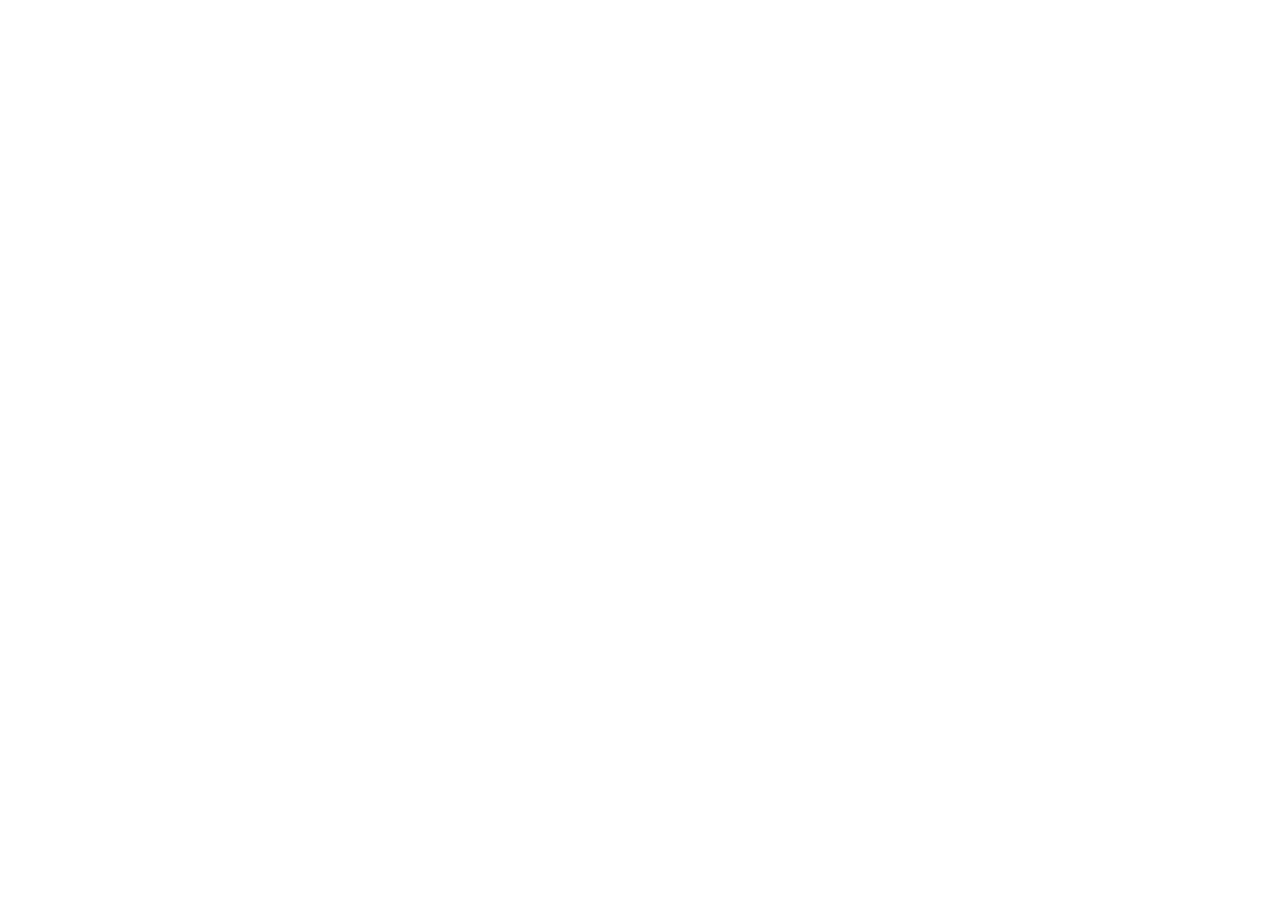
==== docs.html @ c5f36322 "deploy: cf877c459aeaa021bcd5daf45420a11767161e3f" ====
<!DOCTYPE html>
<html lang="en">
<head>
  <meta charset="UTF-8">
  <meta http-equiv="X-UA-Compatible" content="IE=edge,chrome=1"/>
  <meta name="description" content="Description">
  <meta name="viewport" content="width=device-width, user-scalable=no, initial-scale=1.0, maximum-scale=1.0, minimum-scale=1.0">
  <link rel="shortcut icon" href="./favicon.ico" />
  <link rel="stylesheet" href="//unpkg.com/docsify/lib/themes/vue.css">
  <title>MicroApp</title>
  <style>
    img[alt="micro-app"] {
      height: 40px;
    }

    body {
      font-size: 16px;
    }

    .sidebar ul li a {
      font-size: 15px;
    }

    button:focus {
      outline: none;
    }

    :root {
      --docsifytabs-border-color: #ededed;
      --docsifytabs-tab-highlight-color: #42b983;
    }
  </style>
</head>
<body>
  <div id="app"></div>
  <script>
    window.$docsify = {
      name: 'micro-app',
      nameLink: '/micro-app/',
      logo: '/media/logo.png',
      repo: 'https://github.com/micro-zoe/micro-app/',
      coverpage: false, // 封面
      loadSidebar: true, // 侧边栏
      autoHeader: true, // 将sidebar的标题设置为页面标题，如果已经设置了一级标题则不生效
      subMaxLevel: 2, // 默认情况下只会有一层目录，subMaxLevel可以设置多层目录，从二级标题开始取，设置为2说明只会取二级标题
      auto2top: true, // 切换页面后是否自动跳转到页面顶部
      executeScript: true, // 执行文档里的 script 标签里的脚本，只执行第一个 script
      mergeNavbar: true,
      maxLevel: 4,
      loadNavbar: 'navbar.md',
      loadSidebar: 'sidebar.md',
      alias: {
        '/zh-cn/sidebar.md': '/sidebar.md',
        '/zh-cn/navbar.md': '/navbar.md',
      },
      copyCode: {
        buttonText : '复制代码',
        successText: '复制成功'
      },
      search: {
        placeholder: {
          '/': '搜索',
          '/zh-cn/': '搜索',
          '/en-us/': 'Type to search'
        },
        noData: {
          '/': '找不到结果',
          '/zh-cn/': '找不到结果',
          '/en-us/': 'No Results'
        }
      },
    }
  </script>
  <script src="//unpkg.com/docsify/lib/docsify.min.js"></script>
  <script src="//unpkg.com/docsify/lib/plugins/search.js"></script>
  <script src="//unpkg.com/docsify-copy-code"></script>
  <script src="//unpkg.com/docsify-pagination/dist/docsify-pagination.min.js"></script>
  <script src="//unpkg.com/docsify/lib/plugins/zoom-image.js"></script>
  <script>
    ((window.gitter = {}).chat = {}).options = {
      room: 'microzoe/micro-app'
    }
  </script>
  <script src="//sidecar.gitter.im/dist/sidecar.v1.js" async defer></script>
  <script src="//unpkg.com/docsify-plugin-flexible-alerts"></script>
  <script src="//cdn.jsdelivr.net/npm/docsify-tabs@1"></script>
</body>
</html>
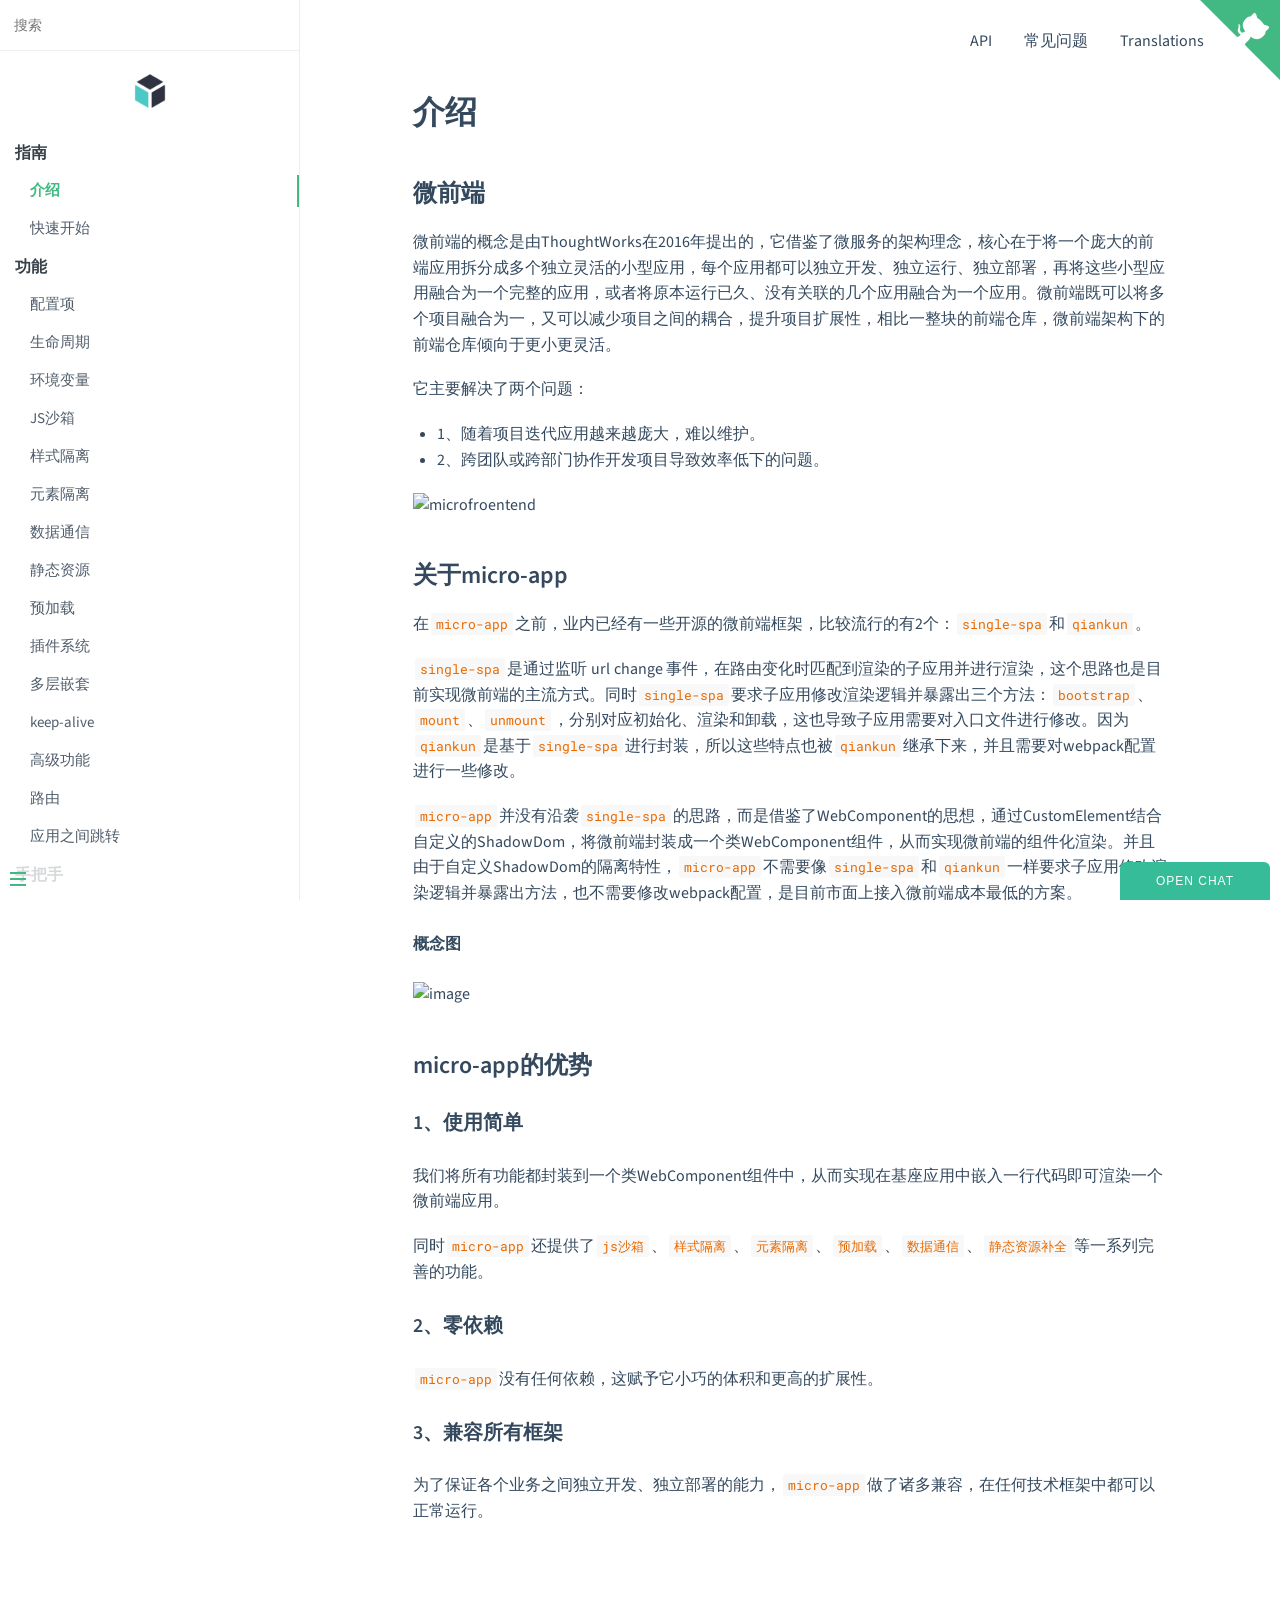
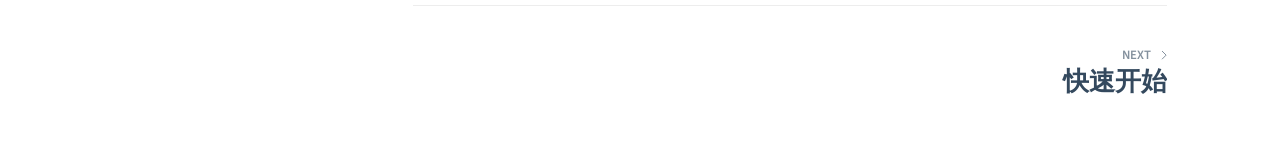
==== commit da75543c: "deploy: 59dc501820f1f591e8e6af069bc38355408f2af5" ====
--- a/docs.html
+++ b/docs.html
@@ -6,7 +6,7 @@
   <meta name="description" content="Description">
   <meta name="viewport" content="width=device-width, user-scalable=no, initial-scale=1.0, maximum-scale=1.0, minimum-scale=1.0">
   <link rel="shortcut icon" href="./favicon.ico" />
-  <link rel="stylesheet" href="//unpkg.com/docsify/lib/themes/vue.css">
+  <link rel="stylesheet" href="./static/vue.css">
   <title>MicroApp</title>
   <style>
     img[alt="micro-app"] {
@@ -71,18 +71,18 @@
       },
     }
   </script>
-  <script src="//unpkg.com/docsify/lib/docsify.min.js"></script>
-  <script src="//unpkg.com/docsify/lib/plugins/search.js"></script>
-  <script src="//unpkg.com/docsify-copy-code"></script>
-  <script src="//unpkg.com/docsify-pagination/dist/docsify-pagination.min.js"></script>
-  <script src="//unpkg.com/docsify/lib/plugins/zoom-image.js"></script>
+  <script src="./static/docsify.min.js"></script>
+  <script src="./static/search.js"></script>
+  <script src="./static/docsify-copy-code.min.js"></script>
+  <script src="./static/docsify-pagination.min.js"></script>
+  <script src="./static/zoom-image.js"></script>
   <script>
     ((window.gitter = {}).chat = {}).options = {
       room: 'microzoe/micro-app'
     }
   </script>
-  <script src="//sidecar.gitter.im/dist/sidecar.v1.js" async defer></script>
-  <script src="//unpkg.com/docsify-plugin-flexible-alerts"></script>
-  <script src="//cdn.jsdelivr.net/npm/docsify-tabs@1"></script>
+  <script src="./static/sidecar.v1.js" async defer></script>
+  <script src="./static/docsify-plugin-flexible-alerts.min.js"></script>
+  <script src="./static/docsify-tabs.js"></script>
 </body>
 </html>
--- a/static/vue.css
+++ b/static/vue.css
@@ -0,0 +1 @@
+@import url("https://fonts.googleapis.com/css?family=Roboto+Mono|Source+Sans+Pro:300,400,600");*{-webkit-font-smoothing:antialiased;-webkit-overflow-scrolling:touch;-webkit-tap-highlight-color:rgba(0,0,0,0);-webkit-text-size-adjust:none;-webkit-touch-callout:none;box-sizing:border-box}body:not(.ready){overflow:hidden}body:not(.ready) .app-nav,body:not(.ready)>nav,body:not(.ready) [data-cloak]{display:none}div#app{font-size:30px;font-weight:lighter;margin:40vh auto;text-align:center}div#app:empty:before{content:"Loading..."}.emoji{height:1.2rem;vertical-align:middle}.progress{background-color:var(--theme-color,#42b983);height:2px;left:0;position:fixed;right:0;top:0;transition:width .2s,opacity .4s;width:0;z-index:999999}.search .search-keyword,.search a:hover{color:var(--theme-color,#42b983)}.search .search-keyword{font-style:normal;font-weight:700}body,html{height:100%}body{-moz-osx-font-smoothing:grayscale;-webkit-font-smoothing:antialiased;color:#34495e;font-family:Source Sans Pro,Helvetica Neue,Arial,sans-serif;font-size:15px;letter-spacing:0;margin:0;overflow-x:hidden}img{max-width:100%}a[disabled]{cursor:not-allowed;opacity:.6}kbd{border:1px solid #ccc;border-radius:3px;display:inline-block;font-size:12px!important;line-height:12px;margin-bottom:3px;padding:3px 5px;vertical-align:middle}li input[type=checkbox]{margin:0 .2em .25em 0;vertical-align:middle}.app-nav{margin:25px 60px 0 0;position:absolute;right:0;text-align:right;z-index:10}.app-nav.no-badge{margin-right:25px}.app-nav p{margin:0}.app-nav>a{margin:0 1rem;padding:5px 0}.app-nav li,.app-nav ul{display:inline-block;list-style:none;margin:0}.app-nav a{color:inherit;font-size:16px;text-decoration:none;transition:color .3s}.app-nav a.active,.app-nav a:hover{color:var(--theme-color,#42b983)}.app-nav a.active{border-bottom:2px solid var(--theme-color,#42b983)}.app-nav li{display:inline-block;margin:0 1rem;padding:5px 0;position:relative;cursor:pointer}.app-nav li ul{background-color:#fff;border:1px solid;border-color:#ddd #ddd #ccc;border-radius:4px;box-sizing:border-box;display:none;max-height:calc(100vh - 61px);overflow-y:auto;padding:10px 0;position:absolute;right:-15px;text-align:left;top:100%;white-space:nowrap}.app-nav li ul li{display:block;font-size:14px;line-height:1rem;margin:8px 14px;white-space:nowrap}.app-nav li ul a{display:block;font-size:inherit;margin:0;padding:0}.app-nav li ul a.active{border-bottom:0}.app-nav li:hover ul{display:block}.github-corner{border-bottom:0;position:fixed;right:0;text-decoration:none;top:0;z-index:1}.github-corner:hover .octo-arm{-webkit-animation:octocat-wave .56s ease-in-out;animation:octocat-wave .56s ease-in-out}.github-corner svg{color:#fff;fill:var(--theme-color,#42b983);height:80px;width:80px}main{display:block;position:relative;width:100vw;height:100%;z-index:0}main.hidden{display:none}.anchor{display:inline-block;text-decoration:none;transition:all .3s}.anchor span{color:#34495e}.anchor:hover{text-decoration:underline}.sidebar{border-right:1px solid rgba(0,0,0,.07);overflow-y:auto;padding:40px 0 0;position:absolute;top:0;bottom:0;left:0;transition:transform .25s ease-out;width:300px;z-index:20}.sidebar>h1{margin:0 auto 1rem;font-size:1.5rem;font-weight:300;text-align:center}.sidebar>h1 a{color:inherit;text-decoration:none}.sidebar>h1 .app-nav{display:block;position:static}.sidebar .sidebar-nav{line-height:2em;padding-bottom:40px}.sidebar li.collapse .app-sub-sidebar{display:none}.sidebar ul{margin:0 0 0 15px;padding:0}.sidebar li>p{font-weight:700;margin:0}.sidebar ul,.sidebar ul li{list-style:none}.sidebar ul li a{border-bottom:none;display:block}.sidebar ul li ul{padding-left:20px}.sidebar::-webkit-scrollbar{width:4px}.sidebar::-webkit-scrollbar-thumb{background:transparent;border-radius:4px}.sidebar:hover::-webkit-scrollbar-thumb{background:hsla(0,0%,53.3%,.4)}.sidebar:hover::-webkit-scrollbar-track{background:hsla(0,0%,53.3%,.1)}.sidebar-toggle{background-color:transparent;background-color:hsla(0,0%,100%,.8);border:0;outline:none;padding:10px;position:absolute;bottom:0;left:0;text-align:center;transition:opacity .3s;width:284px;z-index:30;cursor:pointer}.sidebar-toggle:hover .sidebar-toggle-button{opacity:.4}.sidebar-toggle span{background-color:var(--theme-color,#42b983);display:block;margin-bottom:4px;width:16px;height:2px}body.sticky .sidebar,body.sticky .sidebar-toggle{position:fixed}.content{padding-top:60px;position:absolute;top:0;right:0;bottom:0;left:300px;transition:left .25s ease}.markdown-section{margin:0 auto;max-width:80%;padding:30px 15px 40px;position:relative}.markdown-section>*{box-sizing:border-box;font-size:inherit}.markdown-section>:first-child{margin-top:0!important}.markdown-section hr{border:none;border-bottom:1px solid #eee;margin:2em 0}.markdown-section iframe{border:1px solid #eee;width:1px;min-width:100%}.markdown-section table{border-collapse:collapse;border-spacing:0;display:block;margin-bottom:1rem;overflow:auto;width:100%}.markdown-section th{font-weight:700}.markdown-section td,.markdown-section th{border:1px solid #ddd;padding:6px 13px}.markdown-section tr{border-top:1px solid #ccc}.markdown-section p.tip,.markdown-section tr:nth-child(2n){background-color:#f8f8f8}.markdown-section p.tip{border-bottom-right-radius:2px;border-left:4px solid #f66;border-top-right-radius:2px;margin:2em 0;padding:12px 24px 12px 30px;position:relative}.markdown-section p.tip:before{background-color:#f66;border-radius:100%;color:#fff;content:"!";font-family:Dosis,Source Sans Pro,Helvetica Neue,Arial,sans-serif;font-size:14px;font-weight:700;left:-12px;line-height:20px;position:absolute;height:20px;width:20px;text-align:center;top:14px}.markdown-section p.tip code{background-color:#efefef}.markdown-section p.tip em{color:#34495e}.markdown-section p.warn{background:rgba(66,185,131,.1);border-radius:2px;padding:1rem}.markdown-section ul.task-list>li{list-style-type:none}body.close .sidebar{transform:translateX(-300px)}body.close .sidebar-toggle{width:auto}body.close .content{left:0}@media print{.app-nav,.github-corner,.sidebar,.sidebar-toggle{display:none}}@media screen and (max-width:768px){.github-corner,.sidebar,.sidebar-toggle{position:fixed}.app-nav{margin-top:16px}.app-nav li ul{top:30px}main{height:auto;overflow-x:hidden}.sidebar{left:-300px;transition:transform .25s ease-out}.content{left:0;max-width:100vw;position:static;padding-top:20px;transition:transform .25s ease}.app-nav,.github-corner{transition:transform .25s ease-out}.sidebar-toggle{background-color:transparent;width:auto;padding:30px 30px 10px 10px}body.close .sidebar{transform:translateX(300px)}body.close .sidebar-toggle{background-color:hsla(0,0%,100%,.8);transition:background-color 1s;width:284px;padding:10px}body.close .content{transform:translateX(300px)}body.close .app-nav,body.close .github-corner{display:none}.github-corner:hover .octo-arm{-webkit-animation:none;animation:none}.github-corner .octo-arm{-webkit-animation:octocat-wave .56s ease-in-out;animation:octocat-wave .56s ease-in-out}}@-webkit-keyframes octocat-wave{0%,to{transform:rotate(0)}20%,60%{transform:rotate(-25deg)}40%,80%{transform:rotate(10deg)}}@keyframes octocat-wave{0%,to{transform:rotate(0)}20%,60%{transform:rotate(-25deg)}40%,80%{transform:rotate(10deg)}}section.cover{align-items:center;background-position:50%;background-repeat:no-repeat;background-size:cover;height:100vh;width:100vw;display:none}section.cover.show{display:flex}section.cover.has-mask .mask{background-color:#fff;opacity:.8;position:absolute;top:0;height:100%;width:100%}section.cover .cover-main{flex:1;margin:-20px 16px 0;text-align:center;position:relative}section.cover a{color:inherit}section.cover a,section.cover a:hover{text-decoration:none}section.cover p{line-height:1.5rem;margin:1em 0}section.cover h1{color:inherit;font-size:2.5rem;font-weight:300;margin:.625rem 0 2.5rem;position:relative;text-align:center}section.cover h1 a{display:block}section.cover h1 small{bottom:-.4375rem;font-size:1rem;position:absolute}section.cover blockquote{font-size:1.5rem;text-align:center}section.cover ul{line-height:1.8;list-style-type:none;margin:1em auto;max-width:500px;padding:0}section.cover .cover-main>p:last-child a{border-radius:2rem;border:1px solid var(--theme-color,#42b983);box-sizing:border-box;color:var(--theme-color,#42b983);display:inline-block;font-size:1.05rem;letter-spacing:.1rem;margin:.5rem 1rem;padding:.75em 2rem;text-decoration:none;transition:all .15s ease}section.cover .cover-main>p:last-child a:last-child{background-color:var(--theme-color,#42b983);color:#fff}section.cover .cover-main>p:last-child a:last-child:hover{color:inherit;opacity:.8}section.cover .cover-main>p:last-child a:hover{color:inherit}section.cover blockquote>p>a{border-bottom:2px solid var(--theme-color,#42b983);transition:color .3s}section.cover blockquote>p>a:hover{color:var(--theme-color,#42b983)}.sidebar,body{background-color:#fff}.sidebar{color:#364149}.sidebar li{margin:6px 0}.sidebar ul li a{color:#505d6b;font-size:14px;font-weight:400;overflow:hidden;text-decoration:none;text-overflow:ellipsis;white-space:nowrap}.sidebar ul li a:hover{text-decoration:underline}.sidebar ul li ul{padding:0}.sidebar ul li.active>a{border-right:2px solid;color:var(--theme-color,#42b983);font-weight:600}.app-sub-sidebar li:before{content:"-";padding-right:4px;float:left}.markdown-section h1,.markdown-section h2,.markdown-section h3,.markdown-section h4,.markdown-section strong{color:#2c3e50;font-weight:600}.markdown-section a{color:var(--theme-color,#42b983);font-weight:600}.markdown-section h1{font-size:2rem;margin:0 0 1rem}.markdown-section h2{font-size:1.75rem;margin:45px 0 .8rem}.markdown-section h3{font-size:1.5rem;margin:40px 0 .6rem}.markdown-section h4{font-size:1.25rem}.markdown-section h5{font-size:1rem}.markdown-section h6{color:#777;font-size:1rem}.markdown-section figure,.markdown-section p{margin:1.2em 0}.markdown-section ol,.markdown-section p,.markdown-section ul{line-height:1.6rem;word-spacing:.05rem}.markdown-section ol,.markdown-section ul{padding-left:1.5rem}.markdown-section blockquote{border-left:4px solid var(--theme-color,#42b983);color:#858585;margin:2em 0;padding-left:20px}.markdown-section blockquote p{font-weight:600;margin-left:0}.markdown-section iframe{margin:1em 0}.markdown-section em{color:#7f8c8d}.markdown-section code,.markdown-section output:after,.markdown-section pre{font-family:Roboto Mono,Monaco,courier,monospace}.markdown-section code,.markdown-section pre{background-color:#f8f8f8}.markdown-section output,.markdown-section pre{margin:1.2em 0;position:relative}.markdown-section output,.markdown-section pre>code{border-radius:2px;display:block}.markdown-section output:after,.markdown-section pre>code{-moz-osx-font-smoothing:initial;-webkit-font-smoothing:initial}.markdown-section code{border-radius:2px;color:#e96900;margin:0 2px;padding:3px 5px;white-space:pre-wrap}.markdown-section>:not(h1):not(h2):not(h3):not(h4):not(h5):not(h6) code{font-size:.8rem}.markdown-section pre{padding:0 1.4rem;line-height:1.5rem;overflow:auto;word-wrap:normal}.markdown-section pre>code{color:#525252;font-size:.8rem;padding:2.2em 5px;line-height:inherit;margin:0 2px;max-width:inherit;overflow:inherit;white-space:inherit}.markdown-section output{padding:1.7rem 1.4rem;border:1px dotted #ccc}.markdown-section output>:first-child{margin-top:0}.markdown-section output>:last-child{margin-bottom:0}.markdown-section code:after,.markdown-section code:before,.markdown-section output:after,.markdown-section output:before{letter-spacing:.05rem}.markdown-section output:after,.markdown-section pre:after{color:#ccc;font-size:.6rem;font-weight:600;height:15px;line-height:15px;padding:5px 10px 0;position:absolute;right:0;text-align:right;top:0;content:attr(data-lang)}.token.cdata,.token.comment,.token.doctype,.token.prolog{color:#8e908c}.token.namespace{opacity:.7}.token.boolean,.token.number{color:#c76b29}.token.punctuation{color:#525252}.token.property{color:#c08b30}.token.tag{color:#2973b7}.token.string{color:var(--theme-color,#42b983)}.token.selector{color:#6679cc}.token.attr-name{color:#2973b7}.language-css .token.string,.style .token.string,.token.entity,.token.url{color:#22a2c9}.token.attr-value,.token.control,.token.directive,.token.unit{color:var(--theme-color,#42b983)}.token.function,.token.keyword{color:#e96900}.token.atrule,.token.regex,.token.statement{color:#22a2c9}.token.placeholder,.token.variable{color:#3d8fd1}.token.deleted{text-decoration:line-through}.token.inserted{border-bottom:1px dotted #202746;text-decoration:none}.token.italic{font-style:italic}.token.bold,.token.important{font-weight:700}.token.important{color:#c94922}.token.entity{cursor:help}code .token{-moz-osx-font-smoothing:initial;-webkit-font-smoothing:initial;min-height:1.5rem;position:relative;left:auto}
